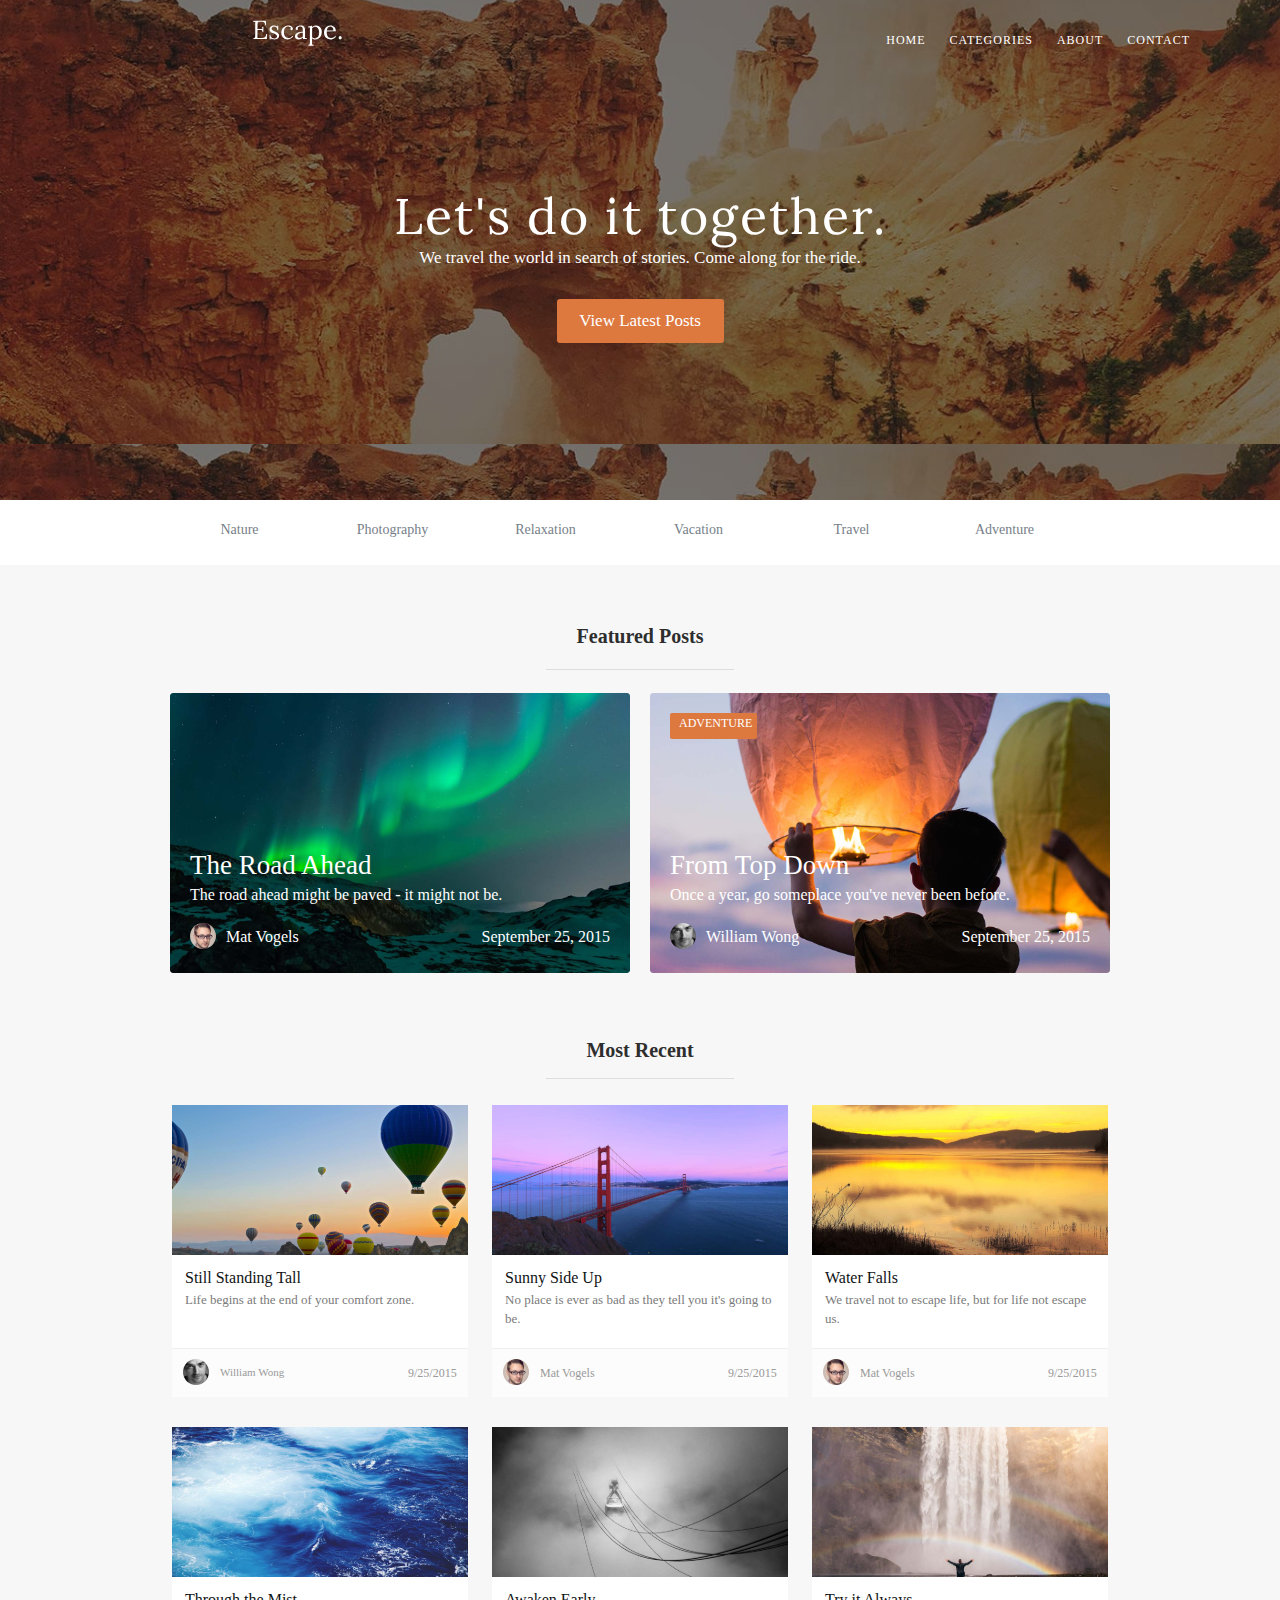
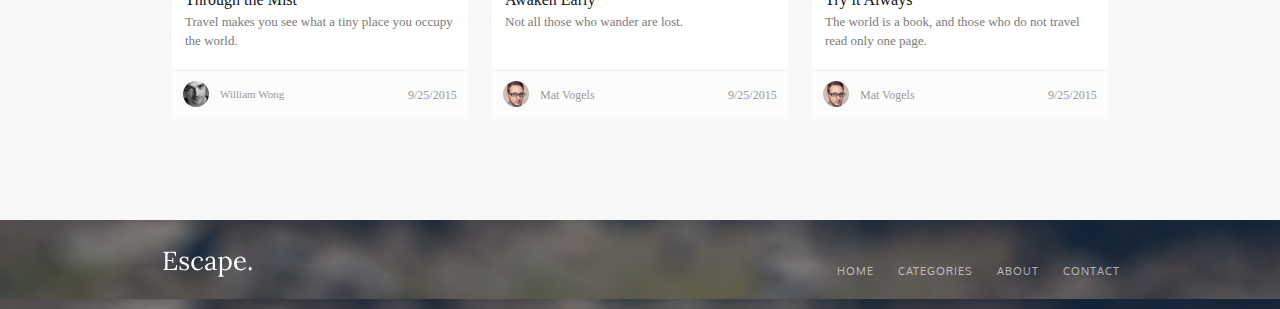
==== lw2/index.html @ bf5ab73f "first ended version lab2" ====
<!DOCTYPE html>
<html lang="en">
  <head>
    <meta charset="UTF-8">
    <meta name="viewport" content="width=device-width, initial-scale=1.0">
    <title>Blog</title>
    <link href="style2.css" rel="stylesheet">
    <link rel="preconnect" href="https://fonts.googleapis.com">
    <link rel="preconnect" href="https://fonts.gstatic.com" crossorigin>
    <link href="https://fonts.googleapis.com/css2?family=Lora:ital,wght@0,400..700;1,400..700&family=Oxygen:wght@300;400;700&display=swap" rel="stylesheet">
  </head>
  <body>
  <header class="wrapper">
    <nav class="panel">
      <div class="hlogo">
        <a href="#!"><img src="images2/Escape.svg" alt="Escape logo"></a>
      </div>
      <ul class="hlist">
        <li class="menu"><a href="#!" class="without_lines">HOME</a></li>
        <li class="menu"><a href="#!" class="without_lines">CATEGORIES</a></li>
        <li class="menu"><a href="#!" class="without_lines">ABOUT</a></li>
        <li class="menu"><a href="#!" class="without_lines">CONTACT</a></li>
      </ul>
    </nav>
    <div class="invite">
      <h1 class="letsdoit">Let's do it together.</h1>
      <div class="wetravel">
        <p>We travel the world in search of stories. Come along for the ride.</p>
      </div>
      <div class="viewlatest">
        <a href="#!" class="without_lines">View Latest Posts</a>
      </div>
    </div>
  </header>
  <main>
    <section class="directory">
      <nav class="six_case">
        <ul>
          <li class="selection"><a href="#!" class="line_set">Nature</a></li>
          <li class="selection"><a href="#!" class="line_set">Photography</a></li>
          <li class="selection"><a href="#!" class="line_set">Relaxation</a></li>
          <li class="selection"><a href="#!" class="line_set">Vacation</a></li>
          <li class="selection"><a href="#!" class="line_set">Travel</a></li>
          <li class="selection"><a href="#!" class="line_set">Adventure</a></li>
        </ul>
      </nav>
    </section>
    <section class="interpretation">
        <!--first block-->
        <div class="path2">
          <div class="for_text_2">
            <h1 class="fp_frame">Featured Posts</h1>
            <div class="line"></div>
          </div>
          <div class="featured_posts"> 
            <!--Two paths-->
            <div class="the_road_ahead"> <!--path 1-->
              <div class="box1">
                <h1 class="headoftra">The Road Ahead</h1>
                <div class="annotation"><p>The road ahead might be paved - it might not be.</p></div>
                <div class="component">
                  <div class="aspect">
                    <div class="avatar_mat"></div>
                    <div class="autor1"><p>Mat Vogels</p></div>
                  </div>
                  <div class="datestamp"><p>September 25, 2015</p></div>
                </div>
              </div>
            </div>
            <div class="from_top_down"> <!--path 2--> 
              <div class="reference"><a href="#!" class="advent">ADVENTURE</a></div>
              <div class="box2">
                <h1 class="headofftd">From Top Down</h1>
                <div class="analog"><p>Once a year, go someplace you've never been before.</p></div>
                <div class="component">
                  <div class="aspect">
                    <div class="avatar_william"></div>
                    <div class="autor2"><p>William Wong</p></div>
                  </div>
                  <div class="datestamp"><p>September 25, 2015</p></div>
                </div>
              </div>
            </div> 
          </div>
        </div>
        <!--second block-->
        <div class="path6">
          <div class="for_text_6">
            <h1 class="ms_frame">Most Recent</h1>
            <div class="line"></div>
          </div>
          <div class="recent_posts"> 
            <!--Six paths--> 
            <div class="firstepisodes">
              <div class="stream"> <!--1--> 
                <div class="imagebox"><img src="images2/Balloons.svg" alt="Balloons"></div> <!--image-->
                <div class="preface">
                  <div><h3 class="cite">Still Standing Tall</h3></div>
                  <div class="phrase"><p>Life begins at the end of your comfort zone.</p></div>
                </div>
                <div class="longline"></div>
                <div class="profile">
                  <div class="sector">
                    <div class="avatar_william"></div>
                    <div class="personwill"><p>William Wong</p></div>
                  </div>
                  <div class="dateout"><p>9/25/2015</p></div>
                </div>
              </div> 
              <div class="stream"> <!--2-->
                <div class="imagebox"><img src="images2/Bridge.svg"></div> <!--image-->
                <div class="preface">
                  <div><h3 class="cite">Sunny Side Up</h3></div>
                  <div class="phrase"><p>No place is ever as bad as they tell you it's going to be.</p></div>
                </div>
                <div class="longline"></div>
                <div class="profile">
                  <div class="sector">
                    <div class="avatar_mat"></div>
                    <div class="personmat"><p>Mat Vogels</p></div>
                  </div>
                  <div class="dateout"><p>9/25/2015</p></div>
                </div>
              </div>  
              <div class="stream"> <!--3--> 
                <div class="imagebox"><img src="images2/Sunset.svg"></div> <!--image-->
                <div class="preface">
                  <div><h3 class="cite">Water Falls</h3></div>
                  <div class="phrase"><p>We travel not to escape life, but for life not escape us.</p></div>
                </div>
                <div class="longline"></div>
                <div class="profile">
                  <div class="sector">
                    <div class="avatar_mat"></div>
                    <div class="personmat"><p>Mat Vogels</p></div>
                  </div>
                  <div class="dateout"><p>9/25/2015</p></div>
                </div>
              </div> 
            </div> <!--first three episodes END-->
            <div class="secondepisodes">
              <div class="stream"> <!--4-->
                <div class="imagebox"><img src="images2/Ocean.svg"></div> <!--image-->
                <div class="preface">
                  <h3 class="cite">Through the Mist</h3>
                  <div class="phrase"><p>Travel makes you see what a tiny place you occupy the world.</p></div>
                </div>
                <div class="longline"></div>
                <div class="profile">
                  <div class="sector">
                    <div class="avatar_william"></div>
                    <div class="personwill"><p>William Wong</p></div>
                  </div>
                  <div class="dateout"><p>9/25/2015</p></div>
                </div>
              </div>  
              <div class="stream"> <!--5-->
                <div class="imagebox"><img src="images2/Haze.svg"></div> <!--image-->
                <div class="preface">
                  <div><h3 class="cite">Awaken Early</h3></div>
                  <div class="phrase"><p>Not all those who wander are lost.</p></div>
                </div>
                <div class="longline"></div>
                <div class="profile">
                  <div class="sector">
                    <div class="avatar_mat"></div>
                    <div class="personmat"><p>Mat Vogels</p></div>
                  </div>
                  <div class="dateout"><p>9/25/2015</p></div>
                </div>
              </div>  
              <div class="stream"> <!--6-->
                <div class="imagebox"><img src="images2/Waterfall.svg"></div> <!--image-->
                <div class="preface">
                  <div><h3 class="cite">Try it Always</h3></div>
                  <div class="phrase"><p>The world is a book, and those who do not travel read only one page.</p></div>
                </div>
                <div class="longline"></div>
                <div class="profile">
                  <div class="sector">
                    <div class="avatar_mat"></div>
                    <div class="personmat"><p>Mat Vogels</p></div>
                  </div>
                  <div class="dateout"><p>9/25/2015</p></div>
                </div>
              </div>  
            </div>
          </div>
        </div>

    </section>
  </main>
  <footer class="village">
    <div class="footerbgr">
      <div class="footerbox">
        <nav class="footernav">
          <div class="footerlogo"
            <a href="#!"><img src="images2/Escape.svg" alt="Escape logo"></a>
          </div>
          <ul class="flist">
            <li class="fmenu"><a href="#!" class="footlines">HOME</a></li>
            <li class="fmenu"><a href="#!" class="footlines">CATEGORIES</a></li>
            <li class="fmenu"><a href="#!" class="footlines">ABOUT</a></li>
            <li class="fmenu"><a href="#!" class="footlines">CONTACT</a></li>
          </ul>
        </nav>
      </div>
    </div>
  </footer>
  </body>
</html>
---- lw2/style2.css ----
* {
  padding: 0;
  margin: 0;
  box-sizing: border-box;
}
  
html, body {
  width: 100%;
  margin: 0 auto;
}
  
div {
  display: block;
}

header {
  max-width: 100%;
  margin: 0 auto;
}

.wrapper {
  display: inline-block;
  width: 100%;
  height: 500px;
  margin: 0 auto;
  padding: 17px 0 0 0 px;
  background-size: 100%;
  background-image: url(images2/RockyDesert.svg);
}

.without_lines {
  text-decoration: none;
  color: white;
}

.panel {
  display: inline-block;
  width: 940px;
  height: 40px;
  margin-left: 250px;
  text-align: right;
  padding: 17px 0 0 0px;
  margin-bottom: 34px;
}

ul li {
  display: inline-block;
}

.hlogo .hlist {
  margin-top: 17px;
}

.hlogo {
  float: left;
  margin-top: 3px;
  width: 92px;
  height: 26px;
  position: absolute;
}

.hlist {
  height: 40px;
  position: relative;
}

.menu {
  text-transform: uppercase;
  font-size: 12px;
  font-weight: 400;
  padding-top: 10px;
  margin-left: 20px;
  height: 20px;
  line-height: 26px;
  letter-spacing: 1px;
  font-style: 'Oxygen';
}

.invite {
  text-align: center;
  margin-top: 110px;
}

.letsdoit {
  color: white;
  width: 498px;
  height: 51px;
  margin: auto;
  font-weight: 400;
  font-size: 50px;
  margin-bottom: 13px;
  letter-spacing: 2px;
  font-family: 'Lora';
}

.wetravel {
  color: white;
  width: 504px;
  height: 20px;
  margin: auto;
  font-weight: 400;
  font-size: 17px;
  margin-bottom: 31px;
  font-style: 'Oxygen';
}

.viewlatest {
  color: white;
  width: 167px;
  height: 44px;
  margin: auto;
  font-weight: 400;
  font-size: 17px;
  align-items: center;
  padding-top: 12px;
  background-color: #DD783F;
  border-radius: 3px;
  font-style: 'Oxygen';
}

.directory {
  width: 100%;
  height: 65px;
  background-color: white;
}

.six_case {
  width: 960px;
  height: 46px;
  margin: auto;
  padding-top: 9px;
}

.selection {
  font-weight: 400;
  height: 20px;
  width: 139px;
  padding-top: 13px;
  text-align: center;
  margin-left: 10px;
  font-size: 14px;
  font-style: 'Lora';
}

.line_set {
  text-decoration: none;
  color: #768088;
}

.interpretation {
  width: 100%;
  height: 1255px;
  background-color: #F7F7F7;
}

.path2 {
  width: 940px;
  height: 414px;
  margin: auto;
}

.for_text_2 {
  text-align: center;
  padding-top: 60px;
  margin-bottom: 16px;
}

.fp_frame {
  text-align: center;
  height: 44px;
  color: #2E2E2E;
  font-size: 20px;
  margin: auto;
  font-style: 'Oxygen';
}

.line {
  width: 188px;
  height: 1px;
  background-color: #DEDEDE;
  margin: auto;
}

.featured_posts {
  width: 960px;
  height: 294px;
  display: flex;
  flex-direction: row;
}

.the_road_ahead {
  width: 460px;
  height: 280px;
  background-image: url(images2/NothernLights.svg);
  margin-right: 10px;
  margin-top: 7px;
}

.from_top_down {
  width: 460px;
  height: 280px;
  background-image: url(images2/Lanterns.svg);
  margin-right: 10px;
  margin-left: 10px;
  margin-top: 7px;
}

.box1 {
  width: 100%;
  height: 181px;
  padding-top: 99px;
  padding-left: 20px;
}

.headoftra {
  height: 30px;
  color: white;
  font-weight: 400;
  font-size: 27px;
  margin-top: 58px;
  font-style: 'Lora';
}

.annotation {
  color: white;
  margin-top: 6px;
  height: 25px;
  font-weight: 400;
  font-style: 'Oxygen';
}

.component {
  margin-top: 12px;
  width: 420px;
  display: flex;
  flex-direction: row;
  justify-content: space-between;
}

.aspect {
  height: 35px;
  display: flex;
  flex-direction: row;
}

.avatar_mat {
  height: 26px;
  width: 26px;
  background-image: url(images2/MatVogels.svg);
}

.autor1 {
  padding-top: 5px;
  color: white;
  height: 35px;
  padding-left: 10px;
  font-style: 'Oxygen';
}

.datestamp {
  color: white;
  height: 35px;
  padding-top: 5px;
  font-style: 'Oxygen';
}

.avatar_william {
  height: 26px;
  width: 26px;
  background-image: url(images2/WilliamWong.svg);
}

.reference {
  margin-top: 20px;
  margin-left: 20px;
  height: 26px;
  width: 87px;
  background-color: #DD783F;
  border-radius: 2px;
  align-items: center;
}

.advent {
  color: white;
  text-decoration: none;
  font-size: 12px;
  height: 13px;
  margin-top: 6px;
  margin-left: 9px;
  font-weight: 400;
}

.box2 {
  width: 100%;
  height: 181px;
  padding-top: 53px;
  padding-left: 20px;
}

.headofftd {
  height: 30px;
  color: white;
  font-weight: 400;
  font-size: 27px;
  margin-top: 58px;
  font-style: 'Lora';
}

.analog {
  color: white;
  margin-top: 6px;
  height: 25px;
  font-weight: 400;
  font-style: 'Oxygen';
}

.autor2 {
  padding-top: 5px;
  color: white;
  height: 35px;
  padding-left: 10px;
  font-style: 'Oxygen';
}

.path6 {
  width: 960px;
  height: 752px;
  margin: auto;
}

.for_text_6 {
  height: 44px;
  text-align: center;
  margin-top: 60px;
  margin-bottom: 16px;
}

.ms_frame {
  text-align: center;
  height: 27px;
  color: #2E2E2E;
  font-size: 20px;
  margin: auto;
  margin-bottom: 12px;
  font-style: 'Oxygen';
}

.recent_posts {
  width: 960px;
  height: 632px;
  display: inline-block;
  margin-top: 6px;
}

.stream {
  width: 296px;
  height: 291px;
  margin-left: 12px;
  margin-right: 12px;
}

.firstepisodes {
  display: flex;
  flex-direction: row;
  margin-bottom: 31px;
}

.secondepisodes {
  display: flex;
  flex-direction: row;
}

.imagebox {
  width: 296px;
  height: 150px;
  background-size: 100%;
}

.longline {
  width: 296px;
  height: 1px;
  background-color: #EFEFEF;
}

.preface {
  width: 296px;
  height: 93px;
  background-color: white;
  padding-left: 13px;
  padding-top: 14px;
}

.profile {
  width: 296px;
  height: 48px;
  background-color: #FCFCFC;
  display: flex;
  flex-direction: row;
  justify-content: space-between;
  padding-top: 10px;
}

.cite {
  height: 21px;
  font-weight: 400;
  font-size: 16px;
  color: #101315;
  font-style: 'Lora';
}

.phrase {
  width: 270px;
  line-height: 19px;
  font-weight: 400;
  font-size: 13px;
  color: #7A7A7A;
  font-style: 'Oxygen';
}

.dateout {
  width: 60px;
  height: 35px;
  margin-top: 7px;
  font-size: 12px;
  font-weight: 400;
  color: #999999;
  padding-right: 13px;
  font-style: 'Oxygen';
}

.sector {
  height: 35px;
  display: flex;
  flex-direction: row;
  margin-left: 11px;
}

.personwill {
  padding-top: 7px;
  color: #999999;
  height: 35px;
  padding-left: 11px;
  font-size: 11px;
  font-weight: 400;
  font-style: 'Oxygen';
}

.personmat {
  padding-top: 7px;
  color: #999999;
  height: 35px;
  padding-left: 11px;
  font-size: 12px;
  font-weight: 400;
  font-style: 'Oxygen';
}

.village {
  width: 100%;
  height: 89px;
  background-image: url(images2/Footer.svg);
  position: relative;
  background-size: 100%;
}

.footerbox {
  width: 960px;
  height: 34px;
  margin: auto;
  padding-top: 28px;
}

.footernav {
  text-align: right;
  margin: 0 auto;
}

.footerlogo {
  width: 92px;
  height: 26px;
  padding-top: 3px;
  float: left;
}

.flist {
  height: 32px;
  position: relative;
  text-align: right;
}

.fmenu {
  color: #FFFFFF60;
  padding-top: 10px;
  margin-left: 20px;
  text-transform: uppercase;
  font-size: 11px;
  font-weight: 400;
  font-family: 'Oxygen';
  line-height: 26px;
  letter-spacing: 1px;
}

.footerbgr {
  width: 100%;
  height: 100%;
  background: #232F3860;
}

.footlines {
  text-decoration: none;
  color: #FFFFFF99;
}
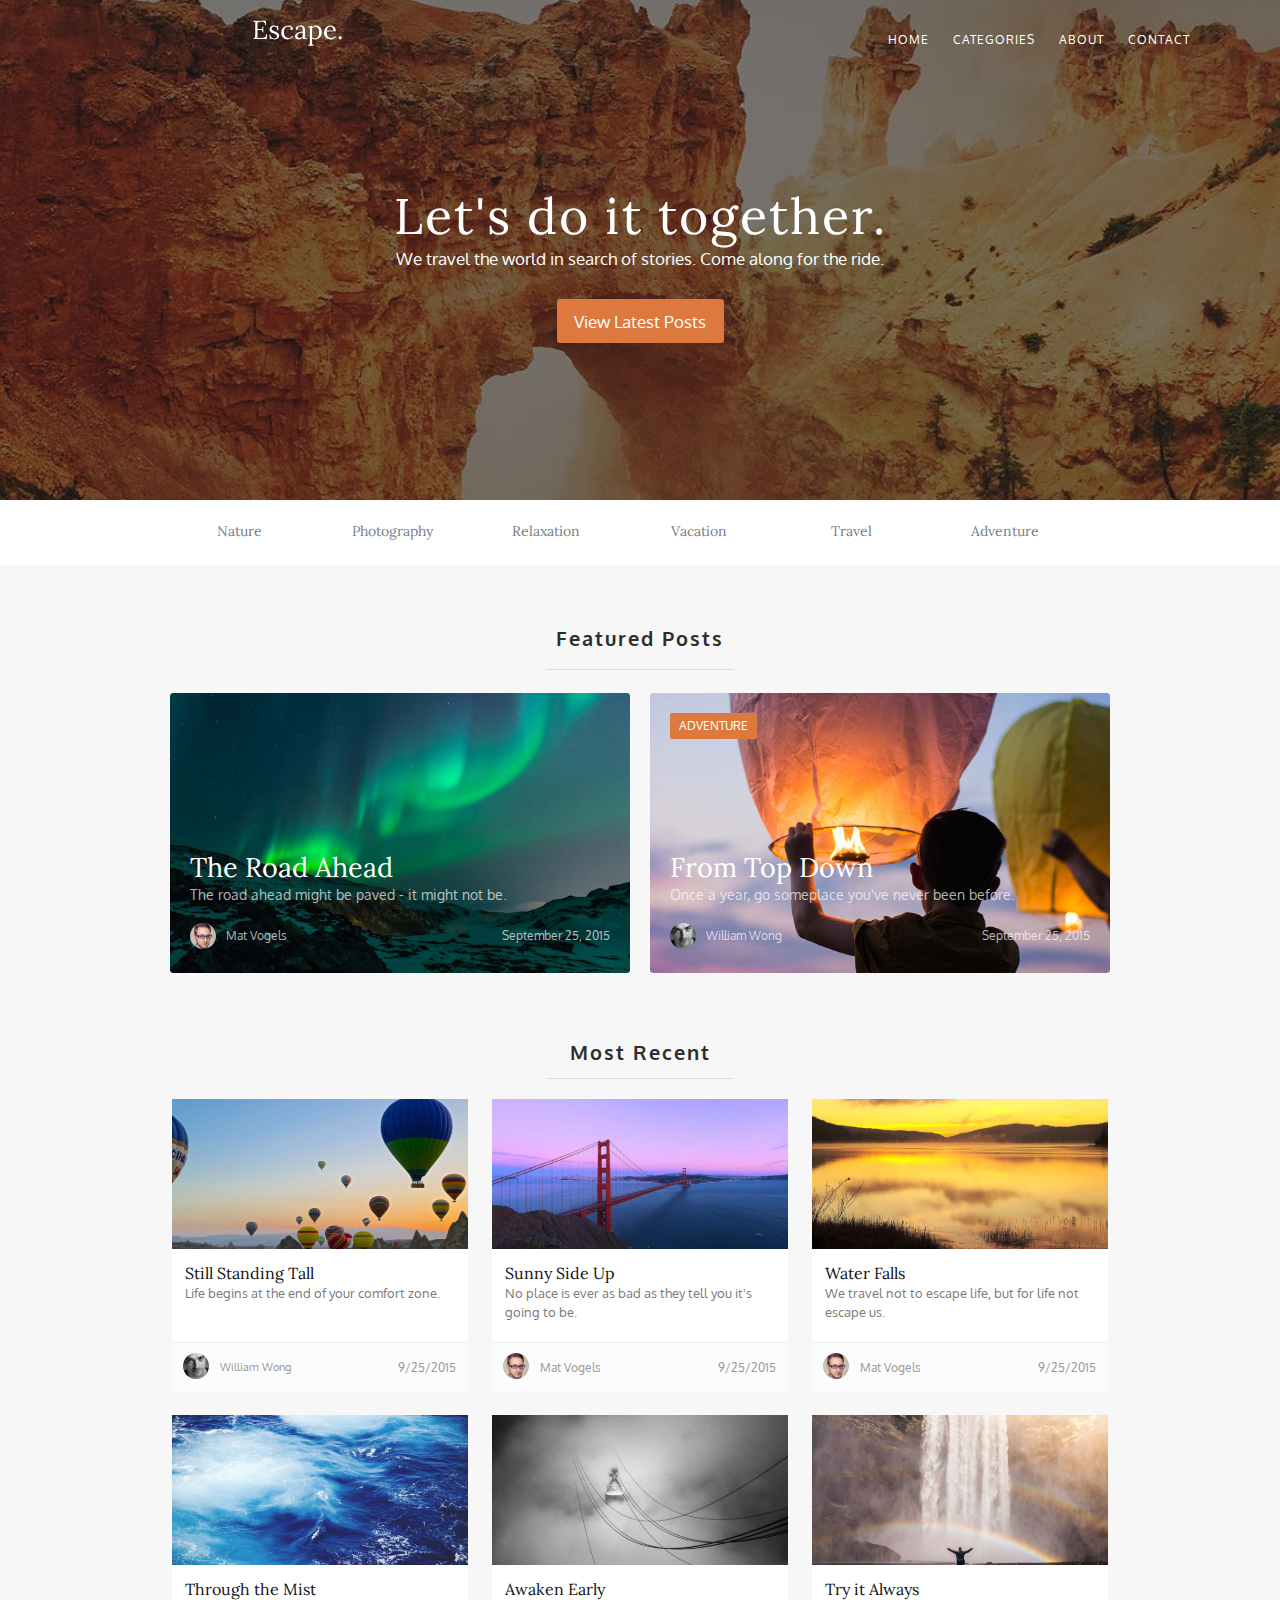
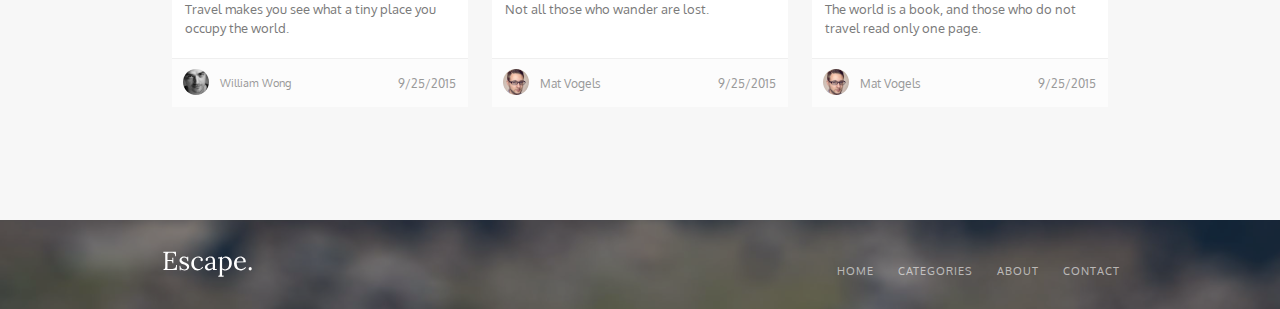
==== commit 7c05148b: "ggui" ====
--- a/lw2/index.html
+++ b/lw2/index.html
@@ -91,7 +91,6 @@
           </div>
           <div class="recent_posts"> 
             <!--Six paths--> 
-            <div class="firstepisodes">
               <div class="stream"> <!--1--> 
                 <div class="imagebox"><img src="images2/Balloons.svg" alt="Balloons"></div> <!--image-->
                 <div class="preface">
@@ -137,8 +136,6 @@
                   <div class="dateout"><p>9/25/2015</p></div>
                 </div>
               </div> 
-            </div> <!--first three episodes END-->
-            <div class="secondepisodes">
               <div class="stream"> <!--4-->
                 <div class="imagebox"><img src="images2/Ocean.svg"></div> <!--image-->
                 <div class="preface">
@@ -184,7 +181,6 @@
                   <div class="dateout"><p>9/25/2015</p></div>
                 </div>
               </div>  
-            </div>
           </div>
         </div>
 
--- a/lw2/style2.css
+++ b/lw2/style2.css
@@ -24,7 +24,7 @@
   height: 500px;
   margin: 0 auto;
   padding: 17px 0 0 0 px;
-  background-size: 100%;
+  background-size: cover;
   background-image: url(images2/RockyDesert.svg);
 }
 
@@ -73,7 +73,7 @@
   height: 20px;
   line-height: 26px;
   letter-spacing: 1px;
-  font-style: 'Oxygen';
+  font-family: 'Oxygen';
 }
 
 .invite {
@@ -101,7 +101,7 @@
   font-weight: 400;
   font-size: 17px;
   margin-bottom: 31px;
-  font-style: 'Oxygen';
+  font-family: 'Oxygen';
 }
 
 .viewlatest {
@@ -115,7 +115,7 @@
   padding-top: 12px;
   background-color: #DD783F;
   border-radius: 3px;
-  font-style: 'Oxygen';
+  font-family: 'Oxygen';
 }
 
 .directory {
@@ -139,7 +139,7 @@
   text-align: center;
   margin-left: 10px;
   font-size: 14px;
-  font-style: 'Lora';
+  font-family: 'Lora';
 }
 
 .line_set {
@@ -171,7 +171,8 @@
   color: #2E2E2E;
   font-size: 20px;
   margin: auto;
-  font-style: 'Oxygen';
+  font-family: 'Oxygen';
+  letter-spacing: 2px;
 }
 
 .line {
@@ -218,15 +219,16 @@
   font-weight: 400;
   font-size: 27px;
   margin-top: 58px;
-  font-style: 'Lora';
+  font-family: 'Lora';
 }
 
 .annotation {
-  color: white;
+  color: #FFFFFFB2;
   margin-top: 6px;
   height: 25px;
   font-weight: 400;
-  font-style: 'Oxygen';
+  font-family: 'Oxygen';
+  font-size: 14px;
 }
 
 .component {
@@ -251,17 +253,19 @@
 
 .autor1 {
   padding-top: 5px;
-  color: white;
+  color: #FFFFFFB2;
   height: 35px;
   padding-left: 10px;
-  font-style: 'Oxygen';
+  font-family: 'Oxygen';
+  font-size: 12px;
 }
 
 .datestamp {
-  color: white;
+  color: #FFFFFFB2;
   height: 35px;
   padding-top: 5px;
-  font-style: 'Oxygen';
+  font-family: 'Oxygen';
+  font-size: 12px;
 }
 
 .avatar_william {
@@ -277,17 +281,17 @@
   width: 87px;
   background-color: #DD783F;
   border-radius: 2px;
-  align-items: center;
+  padding-top: 3px;
 }
 
 .advent {
-  color: white;
+  color: #FFFFFF;
   text-decoration: none;
   font-size: 12px;
-  height: 13px;
-  margin-top: 6px;
+  line-height: 13px;
   margin-left: 9px;
   font-weight: 400;
+  font-family: 'Oxygen';
 }
 
 .box2 {
@@ -303,23 +307,25 @@
   font-weight: 400;
   font-size: 27px;
   margin-top: 58px;
-  font-style: 'Lora';
+  font-family: 'Lora';
 }
 
 .analog {
-  color: white;
+  color: #FFFFFFB2;
   margin-top: 6px;
   height: 25px;
   font-weight: 400;
-  font-style: 'Oxygen';
+  font-family: 'Oxygen';
+  font-size: 14px;
 }
 
 .autor2 {
   padding-top: 5px;
-  color: white;
+  color: #FFFFFFB2;
   height: 35px;
   padding-left: 10px;
-  font-style: 'Oxygen';
+  font-family: 'Oxygen';
+  font-size: 12px;
 }
 
 .path6 {
@@ -342,13 +348,16 @@
   font-size: 20px;
   margin: auto;
   margin-bottom: 12px;
-  font-style: 'Oxygen';
+  font-family: 'Oxygen';
+  letter-spacing: 2px;
 }
 
 .recent_posts {
   width: 960px;
   height: 632px;
-  display: inline-block;
+  display: flex;
+  flex-wrap: wrap;
+  flex-direction: row;
   margin-top: 6px;
 }
 
@@ -357,17 +366,6 @@
   height: 291px;
   margin-left: 12px;
   margin-right: 12px;
-}
-
-.firstepisodes {
-  display: flex;
-  flex-direction: row;
-  margin-bottom: 31px;
-}
-
-.secondepisodes {
-  display: flex;
-  flex-direction: row;
 }
 
 .imagebox {
@@ -405,7 +403,7 @@
   font-weight: 400;
   font-size: 16px;
   color: #101315;
-  font-style: 'Lora';
+  font-family: 'Lora';
 }
 
 .phrase {
@@ -414,7 +412,7 @@
   font-weight: 400;
   font-size: 13px;
   color: #7A7A7A;
-  font-style: 'Oxygen';
+  font-family: 'Oxygen';
 }
 
 .dateout {
@@ -424,8 +422,8 @@
   font-size: 12px;
   font-weight: 400;
   color: #999999;
-  padding-right: 13px;
-  font-style: 'Oxygen';
+  margin-right: 10px;
+  font-family: 'Oxygen';
 }
 
 .sector {
@@ -442,7 +440,7 @@
   padding-left: 11px;
   font-size: 11px;
   font-weight: 400;
-  font-style: 'Oxygen';
+  font-family: 'Oxygen';
 }
 
 .personmat {
@@ -452,7 +450,7 @@
   padding-left: 11px;
   font-size: 12px;
   font-weight: 400;
-  font-style: 'Oxygen';
+  font-family: 'Oxygen';
 }
 
 .village {
@@ -460,7 +458,7 @@
   height: 89px;
   background-image: url(images2/Footer.svg);
   position: relative;
-  background-size: 100%;
+  background-size: cover;
 }
 
 .footerbox {
